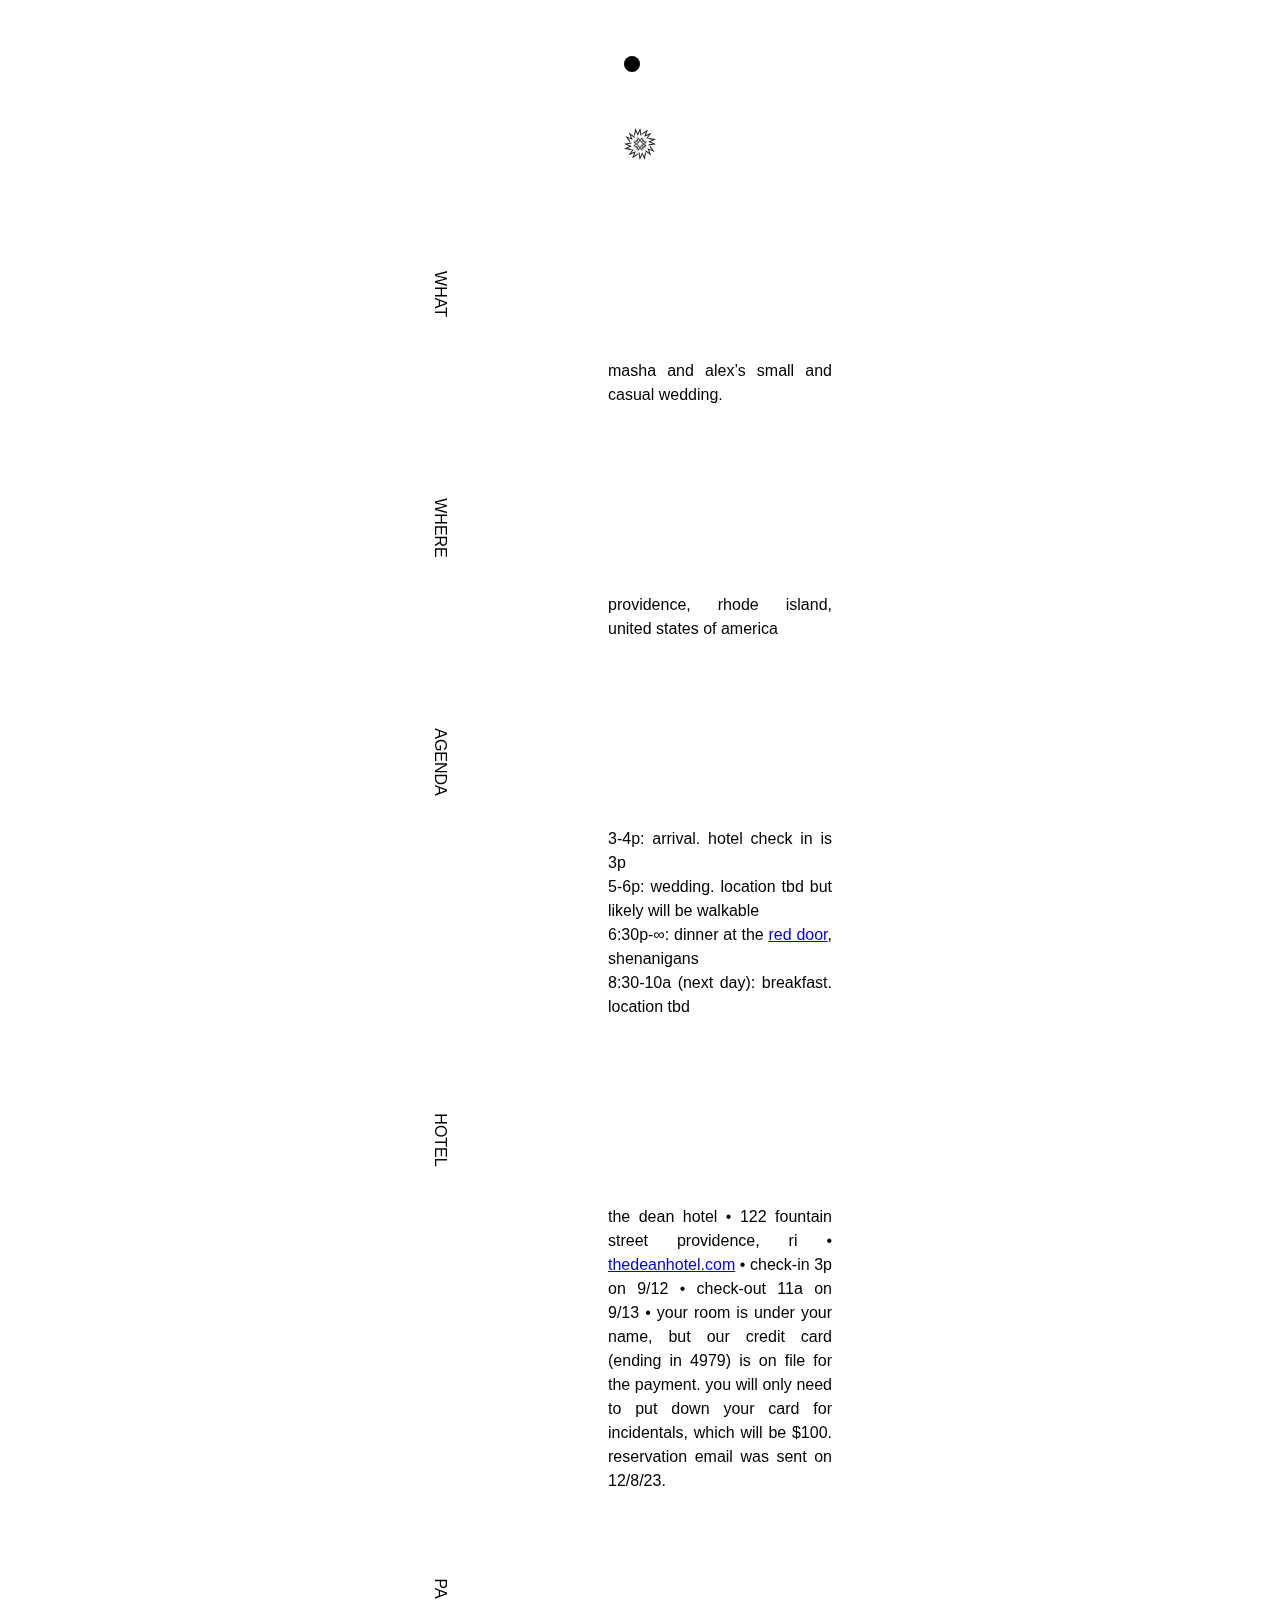
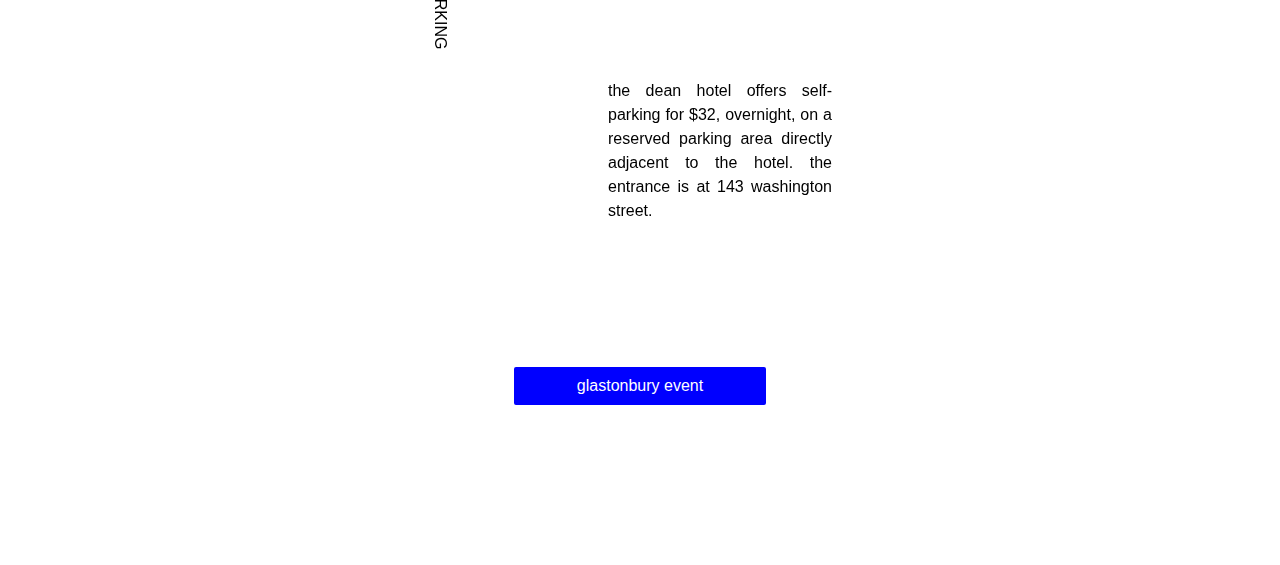
==== pvd.html @ e108c7b1 "Update pvd.html" ====
<html lang="en">
  <head>
    <title>PVD</title>
    <link rel="stylesheet" href="fonts/futura.css" />
    <link rel="stylesheet" href="styles.css" />
    <meta name="viewport" content="width=device-width,initial-scale=1" />
    <link rel="icon" type="image/x-icon" href="./favicon.svg" />
  </head>
  <body class="pvd">
    <div class="cursor"></div>
    <h1>Alex and Masha's wedding</h1>

    <main>
      <div
        class="amlogo"
        aria-label="alex and masha's flower-like wedding logo comprised of letters A and M"
      >
        <?xml version="1.0" encoding="UTF-8"?>
        <svg
          id="Layer_2"
          data-name="Layer 2"
          xmlns="http://www.w3.org/2000/svg"
          viewBox="0 0 268.66 268.66"
        >
          <defs>
            <style>
              .cls-1 {
                fill: #231f20;
                stroke-width: 0px;
              }
            </style>
          </defs>
          <g id="Layer_10" data-name="Layer 10">
            <g>
              <g class="a-group">
                <g
                  id="_Radial_Repeat_"
                  data-name="&amp;lt;Radial Repeat&amp;gt;"
                >
                  <path
                    class="cls-1"
                    d="m143.64,178.65h-17.56s-4.57,9.96-4.57,9.96h-6.67s20.3-43.6,20.3-43.6l19.58,43.6h-6.78s-4.3-9.96-4.3-9.96Zm-2.52-5.82l-6.08-13.95-6.38,13.95h12.46Z"
                  />
                </g>
                <g
                  id="_Radial_Repeat_-2"
                  data-name="&amp;lt;Radial Repeat&amp;gt;"
                >
                  <path
                    class="cls-1"
                    d="m109.55,171.87l-12.42-12.42-10.28,3.81-4.72-4.72,45.18-16.48-16.98,44.68-4.79-4.79,4-10.09Zm2.33-5.9l5.56-14.17-14.37,5.35,8.81,8.81Z"
                  />
                </g>
                <g
                  id="_Radial_Repeat_-3"
                  data-name="&amp;lt;Radial Repeat&amp;gt;"
                >
                  <path
                    class="cls-1"
                    d="m90.24,142.98v-17.56s-9.96-4.57-9.96-4.57v-6.67s43.6,20.3,43.6,20.3l-43.6,19.58v-6.78s9.96-4.3,9.96-4.3Zm5.82-2.52l13.95-6.08-13.95-6.38v12.46Z"
                  />
                </g>
                <g
                  id="_Radial_Repeat_-4"
                  data-name="&amp;lt;Radial Repeat&amp;gt;"
                >
                  <path
                    class="cls-1"
                    d="m97.02,108.89l12.42-12.42-3.81-10.28,4.72-4.72,16.48,45.18-44.68-16.98,4.79-4.79,10.09,4Zm5.9,2.33l14.17,5.56-5.35-14.37-8.81,8.81Z"
                  />
                </g>
                <g
                  id="_Radial_Repeat_-5"
                  data-name="&amp;lt;Radial Repeat&amp;gt;"
                >
                  <path
                    class="cls-1"
                    d="m125.92,89.58h17.56s4.57-9.96,4.57-9.96h6.67s-20.3,43.6-20.3,43.6l-19.58-43.6h6.78s4.3,9.96,4.3,9.96Zm2.52,5.82l6.08,13.95,6.38-13.95h-12.46Z"
                  />
                </g>
                <g
                  id="_Radial_Repeat_-6"
                  data-name="&amp;lt;Radial Repeat&amp;gt;"
                >
                  <path
                    class="cls-1"
                    d="m160,96.36l12.42,12.42,10.28-3.81,4.72,4.72-45.18,16.48,16.98-44.68,4.79,4.79-4,10.09Zm-2.33,5.9l-5.56,14.17,14.37-5.35-8.81-8.81Z"
                  />
                </g>
                <g
                  id="_Radial_Repeat_-7"
                  data-name="&amp;lt;Radial Repeat&amp;gt;"
                >
                  <path
                    class="cls-1"
                    d="m179.31,125.25v17.56s9.96,4.57,9.96,4.57v6.67s-43.6-20.3-43.6-20.3l43.6-19.58v6.78s-9.96,4.3-9.96,4.3Zm-5.82,2.52l-13.95,6.08,13.95,6.38v-12.46Z"
                  />
                </g>
                <g
                  id="_Radial_Repeat_-8"
                  data-name="&amp;lt;Radial Repeat&amp;gt;"
                >
                  <path
                    class="cls-1"
                    d="m172.54,159.34l-12.42,12.42,3.81,10.28-4.72,4.72-16.48-45.18,44.68,16.98-4.79,4.79-10.09-4Zm-5.9-2.33l-14.17-5.56,5.35,14.37,8.81-8.81Z"
                  />
                </g>
              </g>
              <g class="m-group">
                <g
                  id="_Radial_Repeat_-9"
                  data-name="&amp;lt;Radial Repeat&amp;gt;"
                >
                  <path
                    class="cls-1"
                    d="m185.84,205.43l-12.38,63.24-20.19-45.71-20.91,45.71-11.12-63.24h9.1s5.68,35.5,5.68,35.5l17.41-38.21,16.91,38.25,6.32-35.54h9.18Z"
                  />
                </g>
                <g
                  id="_Radial_Repeat_-10"
                  data-name="&amp;lt;Radial Repeat&amp;gt;"
                >
                  <path
                    class="cls-1"
                    d="m120.48,221.03l-53.47,35.96,18.05-46.6-47.11,17.54,36.85-52.58,6.44,6.44-21.09,29.12,39.33-14.71-15.08,39,29.6-20.66,6.49,6.49Z"
                  />
                </g>
                <g
                  id="_Radial_Repeat_-11"
                  data-name="&amp;lt;Radial Repeat&amp;gt;"
                >
                  <path
                    class="cls-1"
                    d="m63.24,185.84L0,173.46l45.71-20.19L0,132.36l63.24-11.12v9.1s-35.5,5.68-35.5,5.68l38.21,17.41-38.25,16.91,35.54,6.32v9.18Z"
                  />
                </g>
                <g
                  id="_Radial_Repeat_-12"
                  data-name="&amp;lt;Radial Repeat&amp;gt;"
                >
                  <path
                    class="cls-1"
                    d="m47.63,120.48L11.67,67.02l46.6,18.05-17.54-47.11,52.58,36.85-6.44,6.44-29.12-21.09,14.71,39.33-39-15.08,20.66,29.6-6.49,6.49Z"
                  />
                </g>
                <g
                  id="_Radial_Repeat_-13"
                  data-name="&amp;lt;Radial Repeat&amp;gt;"
                >
                  <path
                    class="cls-1"
                    d="m82.82,63.24L95.2,0l20.19,45.71L136.3,0l11.12,63.24h-9.1s-5.68-35.5-5.68-35.5l-17.41,38.21-16.91-38.25-6.32,35.54h-9.18Z"
                  />
                </g>
                <g
                  id="_Radial_Repeat_-14"
                  data-name="&amp;lt;Radial Repeat&amp;gt;"
                >
                  <path
                    class="cls-1"
                    d="m148.18,47.63l53.47-35.96-18.05,46.6,47.11-17.54-36.85,52.58-6.44-6.44,21.09-29.12-39.33,14.71,15.08-39-29.6,20.66-6.49-6.49Z"
                  />
                </g>
                <g
                  id="_Radial_Repeat_-15"
                  data-name="&amp;lt;Radial Repeat&amp;gt;"
                >
                  <path
                    class="cls-1"
                    d="m205.43,82.82l63.24,12.38-45.71,20.19,45.71,20.91-63.24,11.12v-9.1s35.5-5.68,35.5-5.68l-38.21-17.41,38.25-16.91-35.54-6.32v-9.18Z"
                  />
                </g>
                <g
                  id="_Radial_Repeat_-16"
                  data-name="&amp;lt;Radial Repeat&amp;gt;"
                >
                  <path
                    class="cls-1"
                    d="m221.03,148.18l35.96,53.47-46.6-18.05,17.54,47.11-52.58-36.85,6.44-6.44,29.12,21.09-14.71-39.33,39,15.08-20.66-29.6,6.49-6.49Z"
                  />
                </g>
              </g>
            </g>
          </g>
        </svg>
      </div>
      <h2>what</h2>
      <p>masha and alex’s small and casual wedding.</p>

      <h2>where</h2>
      <p>providence, rhode island, united states of america</p>

      <h2>agenda</h2>
      <ol>
        <li>3-4p: arrival. hotel check in is 3p</li>
        <li>5-6p: wedding. location tbd but likely will be walkable</li>
        <li>
          6:30p-∞: dinner at the
          <a href="https://www.reddoorpvd.com/" target="_blank">red door</a>,
          shenanigans
        </li>
        <li>8:30-10a (next day): breakfast. location tbd</li>
      </ol>

      <h2>hotel</h2>
      <p>
        the dean hotel • 122 fountain street providence, ri •
        <a target="_blank" href="thedeanhotel.com">thedeanhotel.com</a> •
        check-in 3p on 9/12 • check-out 11a on 9/13 • your room is under your
        name, but our credit card (ending in 4979) is on file for the payment.
        you will only need to put down your card for incidentals, which will be
        $100. reservation email was sent on 12/8/23.
      </p>

      <h2>parking</h2>
      <p>
        the dean hotel offers self-parking for $32, overnight, on a reserved
        parking area directly adjacent to the hotel. the entrance is at 143
        washington street.
      </p>
    </main>
    <a class="glastonbury-button" href="https://alexmasha.wedding"
      >glastonbury event</a
    >
  </body>
  <script src="cursor.js"></script>
</html>
---- fonts/futura.css ----
@font-face {
  font-family: "futuramedium";
  src: url("futura.eot");
  src: url("futura.eot?#iefix") format("embedded-opentype"),
    url("futura.woff2") format("woff2"), url("futura.woff") format("woff"),
    url("futura.ttf") format("truetype"),
    url("futura.svg#futuramedium") format("svg");
  font-weight: normal;
  font-style: normal;
}
---- styles.css ----
html {
  font-family: "Futura", sans-serif;
  cursor: none;
}

body {
  margin: 0;
}

main {
  text-align: center;
}

button {
  cursor: none;
}
a {
  cursor: none;
}
a:focus-visible {
  outline-offset: 4px;
  outline-color: black;
  outline-width: 4px;
  border-radius: 1px;
}

.main-photo {
  width: 100%;
  max-width: 24px;
  transition-duration: 0.3s;
  transition-timing-function: ease-in-out;
}

.main-photo:hover {
  transform: scale(5) rotate(360deg);
}

/* PVD */
.pvd {
  margin: 0 auto;
  align-items: center;
  max-width: 14rem;
  margin-bottom: 10rem;
  display: flex;
  flex-direction: column;
  margin-top: 4rem;
}

.pvd h1 {
  display: none;
}

.pvd h2 {
  font-weight: unset;
  font-size: 1rem;
  text-transform: uppercase;
  transform: rotate(90deg);
  margin-bottom: 56px;
  margin-left: -400px;
}

.pvd p,
.pvd ol {
  padding: 0;
  margin-bottom: 7rem;
  text-align: justify;
  transform: translateX(80px);
  line-height: 1.5;
}

.pvd ol {
  list-style: none;
}

.glastonbury-button {
  display: none;
  background: blue;
  color: white;
  padding: 8px 12px;
  border-radius: 2px;
  margin-top: 2rem;
  text-decoration: none;
  border: 2px solid blue;
  width: 100%;
  text-align: center;
}

@media (hover: hover) {
  .glastonbury-button {
    display: block;
  }
}

/* LOGO */
.amlogo svg {
  width: 2rem;
  margin-top: 4rem;
  margin-bottom: 7rem;
}

.amlogo:hover svg {
  animation: spin 1.4s;
}

.amlogo:hover svg .a-group path {
  fill: red;
}

.amlogo:hover svg .m-group path {
  fill: blue;
}

@keyframes spin {
  0% {
    transform: rotate(0deg);
  }
  100% {
    transform: rotate(360deg);
  }
}

@media (max-width: 600px) {
  .pvd h2 {
    margin-left: 0px;
    margin-bottom: 0px;
    transform: rotate(0deg);
    text-align: end;
  }

  .pvd p,
  .pvd ol {
    transform: unset;
  }
}

/* CURSOR */
.cursor {
  width: 16px;
  height: 16px;
  border-radius: 100%;
  background-color: black;
  position: fixed;
  transform: translate(-50%, -50%);
  pointer-events: none;
  transition: width 0.3s, height 0.3s, opacity 0.3s;
  z-index: 100;
  mix-blend-mode: exclusion;
}

.hover {
  background-color: red;
  outline-offset: 4px;
  width: 16px;
  height: 16px;
  outline: 2px solid red;
  transition-duration: 0.2s;
}

/* GLASTONBURY */
.glastonbury {
  margin: 1rem 0;
}

html {
  --font-size: clamp(4rem, 4vw, 12rem);
}

.glastonbury h1 {
  margin: 0;
  margin-right: 1.5rem;
  font-size: var(--font-size);
  font-weight: 400;
  line-height: 100%;
  display: inline-block;
}

.glastonbury button {
  font-size: var(--font-size);
  background: none;
  border: none;
  margin: 0 0.24rem;
  color: blue;
  text-decoration: underline;
  font-family: Futura, sans-serif;
  line-height: 100%;
  text-align: start;
  padding: 0;
}

.glastonbury button:last-of-type {
  margin-right: 1.5rem;
}

.glastonbury a {
  font-size: var(--font-size);
  line-height: 100%;
  color: red;
  margin: 0 0.24rem;
}

.glastonbury p {
  font-size: var(--font-size);
  margin: 0;
  display: inline;
  line-height: 100%;
}

.glastonbury .countdown {
  padding: 0 0.4rem;
}

.tabcontent {
  display: none;
  margin-top: 4rem;
}

.glastonbury a:focus-visible,
.glastonbury button:focus-visible {
  outline: unset;
  box-shadow: inset 0px 0px 0 4px green;
}
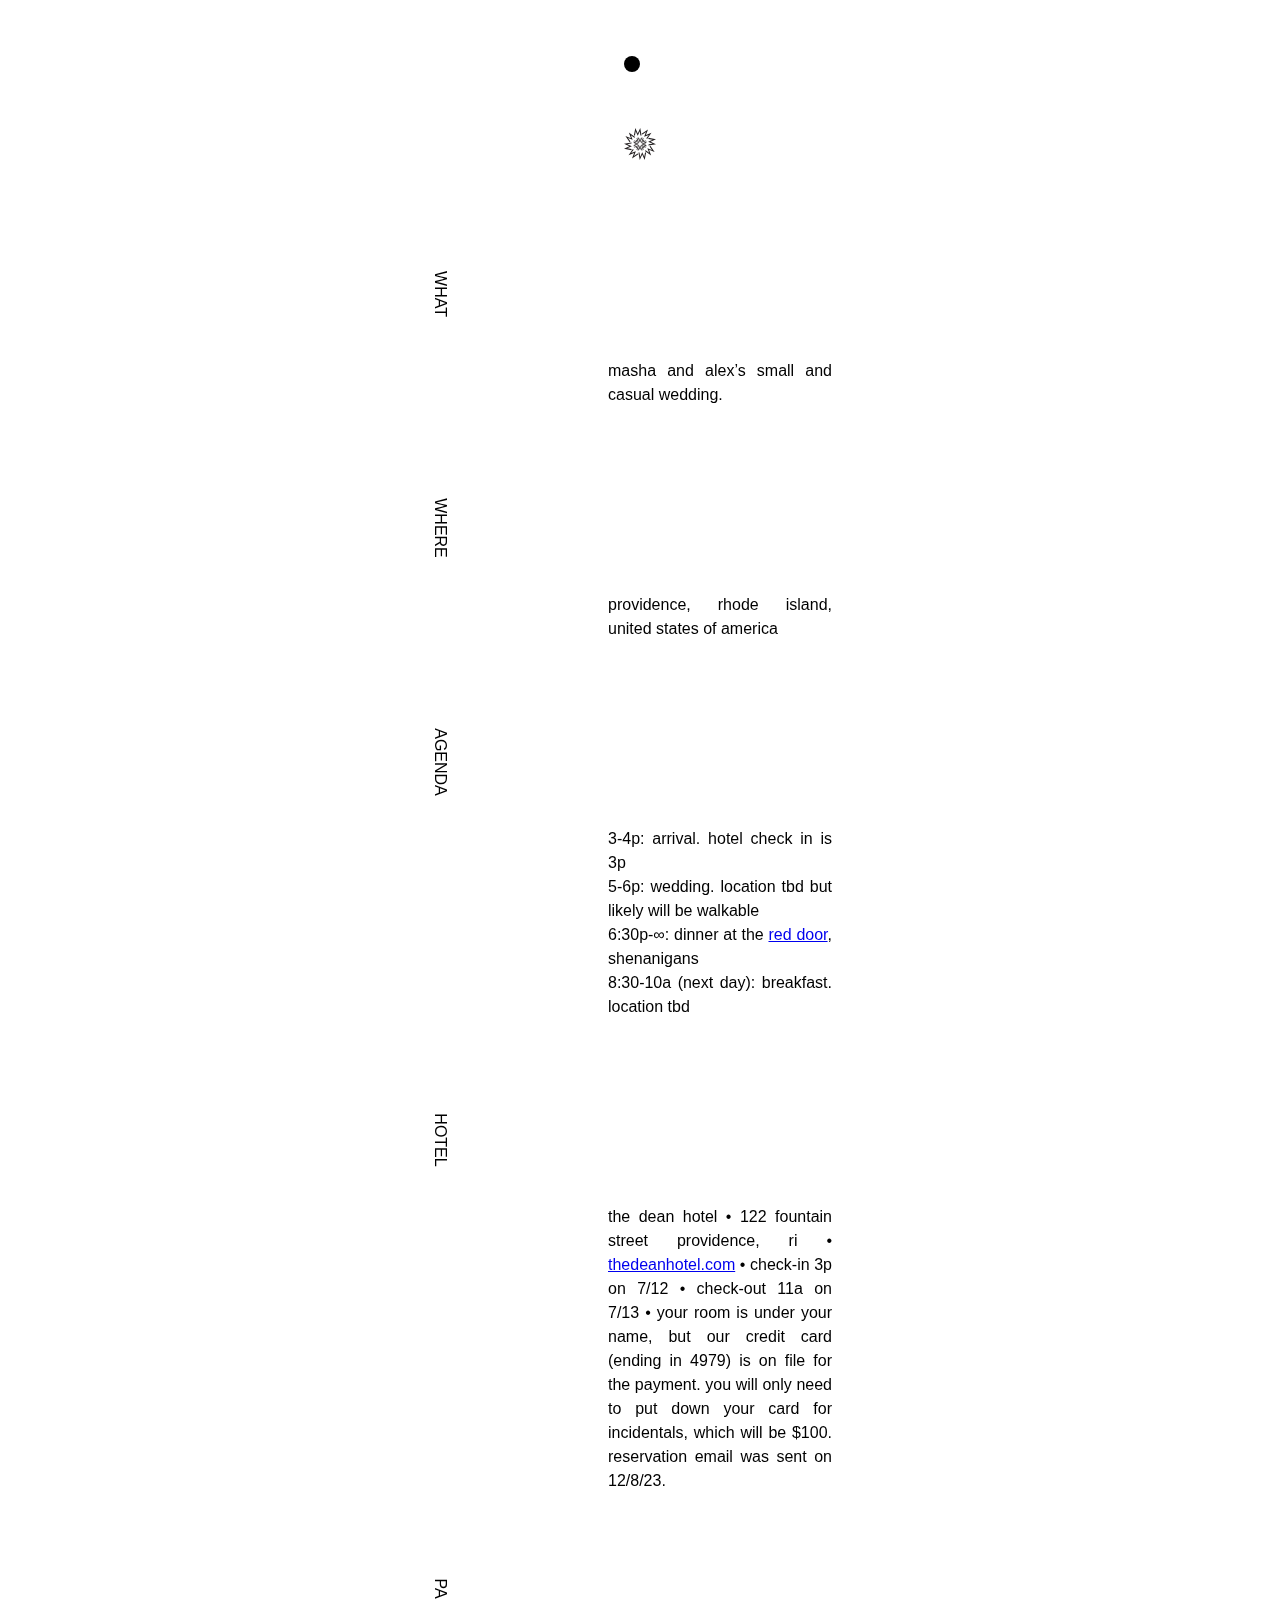
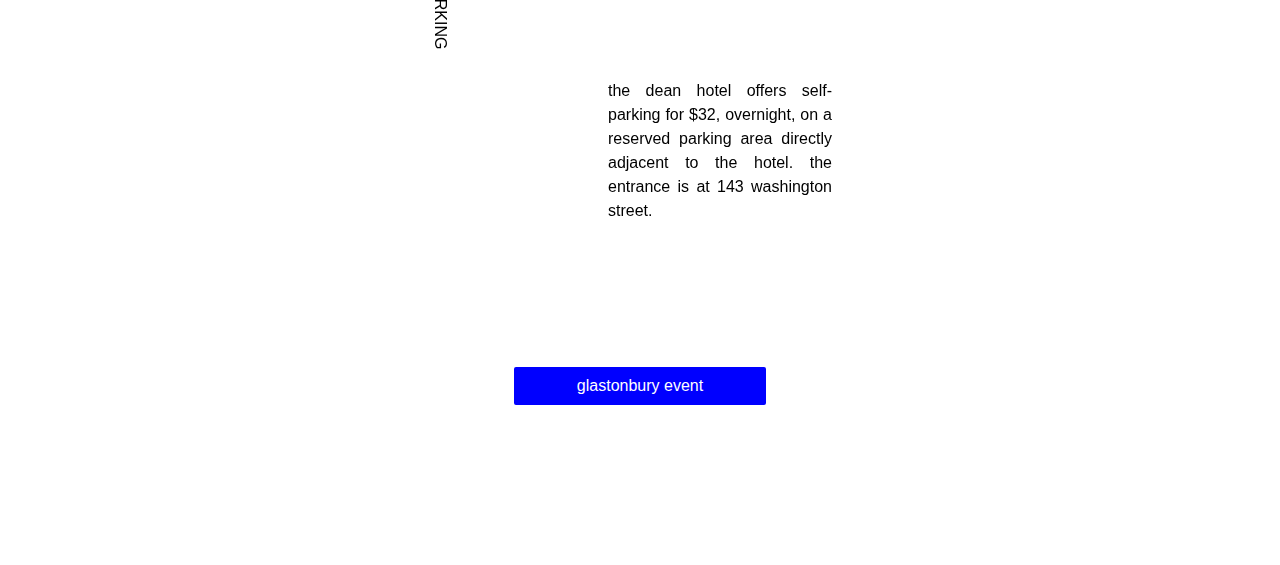
==== commit 0d905084: "dates" ====
--- a/pvd.html
+++ b/pvd.html
@@ -206,7 +206,7 @@
       <p>
         the dean hotel • 122 fountain street providence, ri •
         <a target="_blank" href="thedeanhotel.com">thedeanhotel.com</a> •
-        check-in 3p on 9/12 • check-out 11a on 9/13 • your room is under your
+        check-in 3p on 7/12 • check-out 11a on 7/13 • your room is under your
         name, but our credit card (ending in 4979) is on file for the payment.
         you will only need to put down your card for incidentals, which will be
         $100. reservation email was sent on 12/8/23.
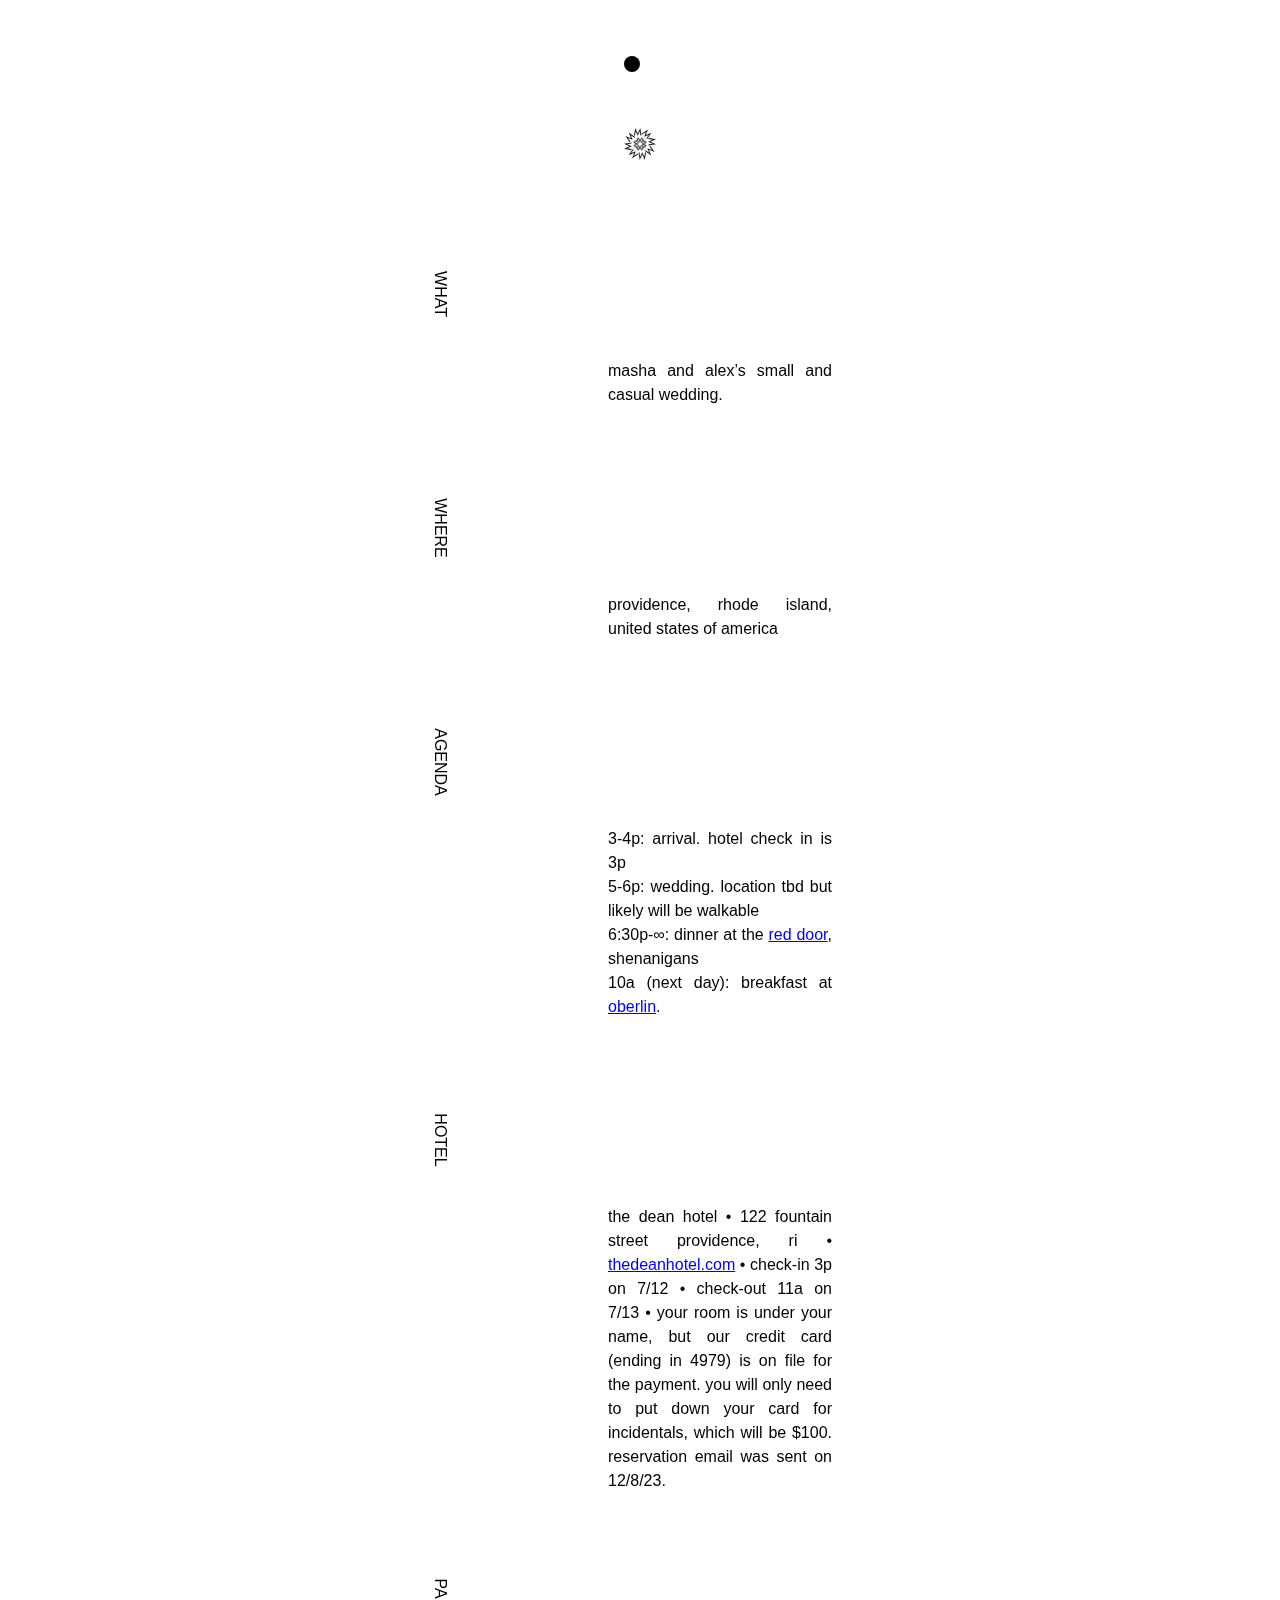
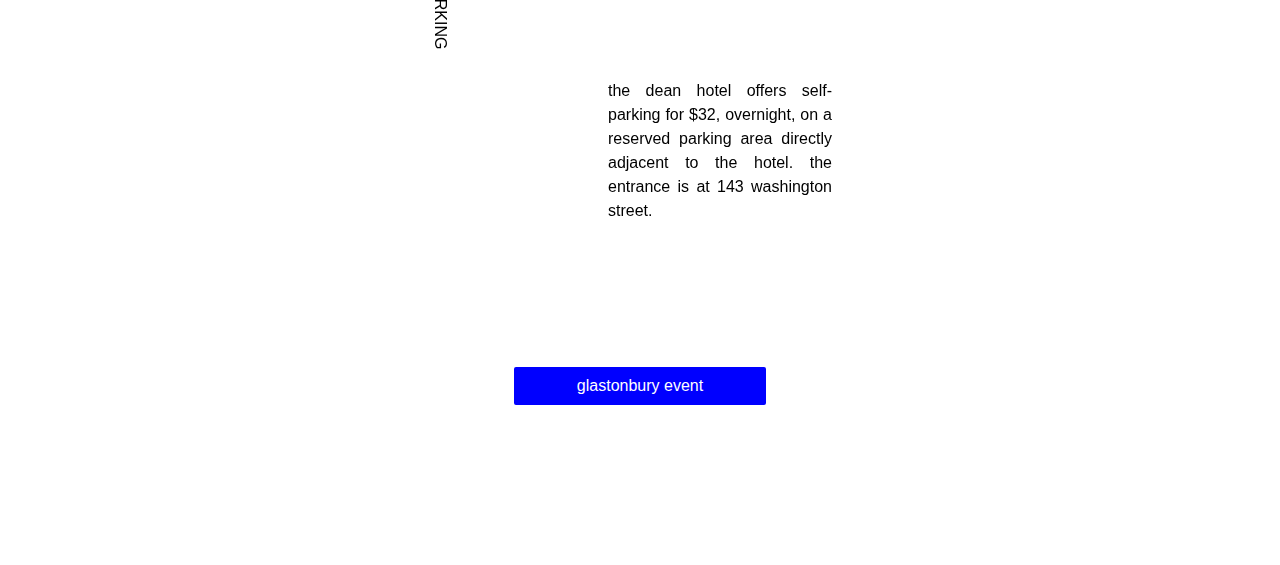
==== commit 7364577e: "tiny" ====
--- a/pvd.html
+++ b/pvd.html
@@ -199,7 +199,10 @@
           <a href="https://www.reddoorpvd.com/" target="_blank">red door</a>,
           shenanigans
         </li>
-        <li>8:30-10a (next day): breakfast. location tbd</li>
+        <li>
+          10a (next day): breakfast at
+          <a target="_blank" href="https://oberlin.com">oberlin</a>.
+        </li>
       </ol>
 
       <h2>hotel</h2>
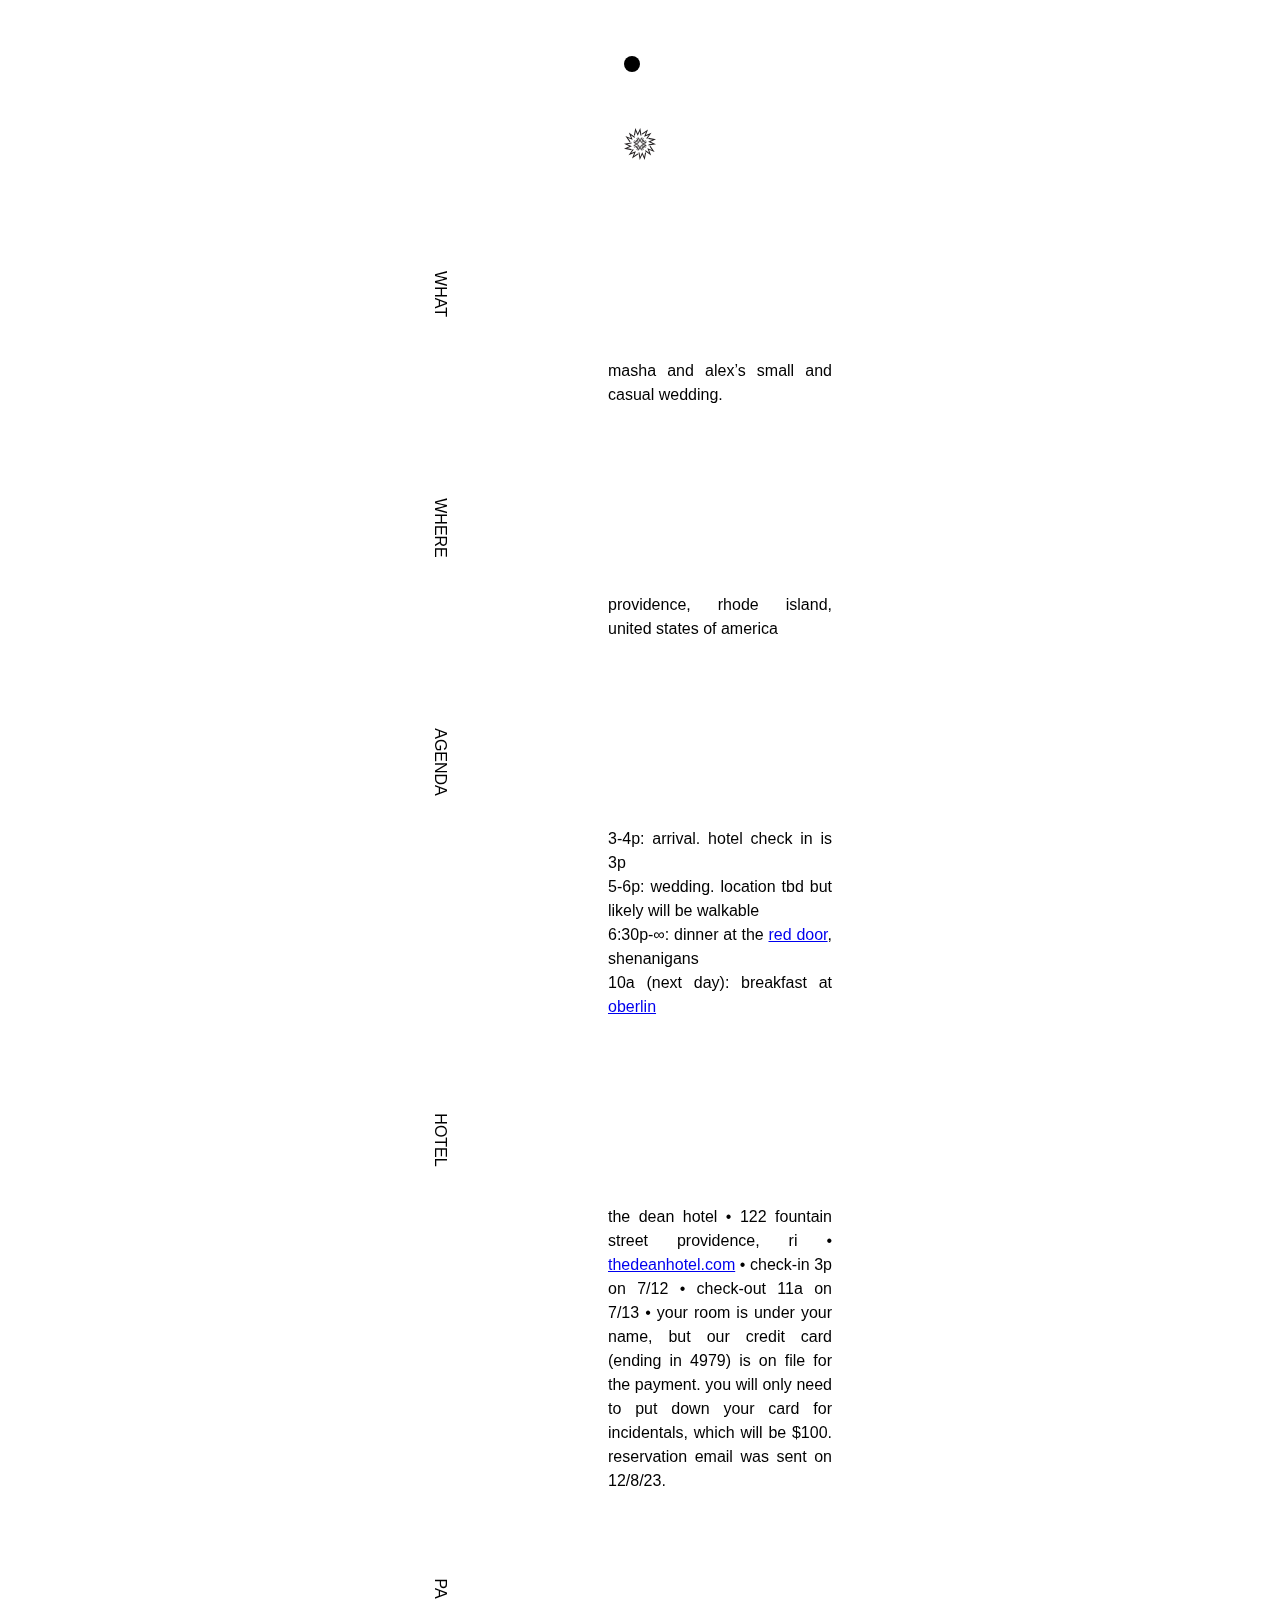
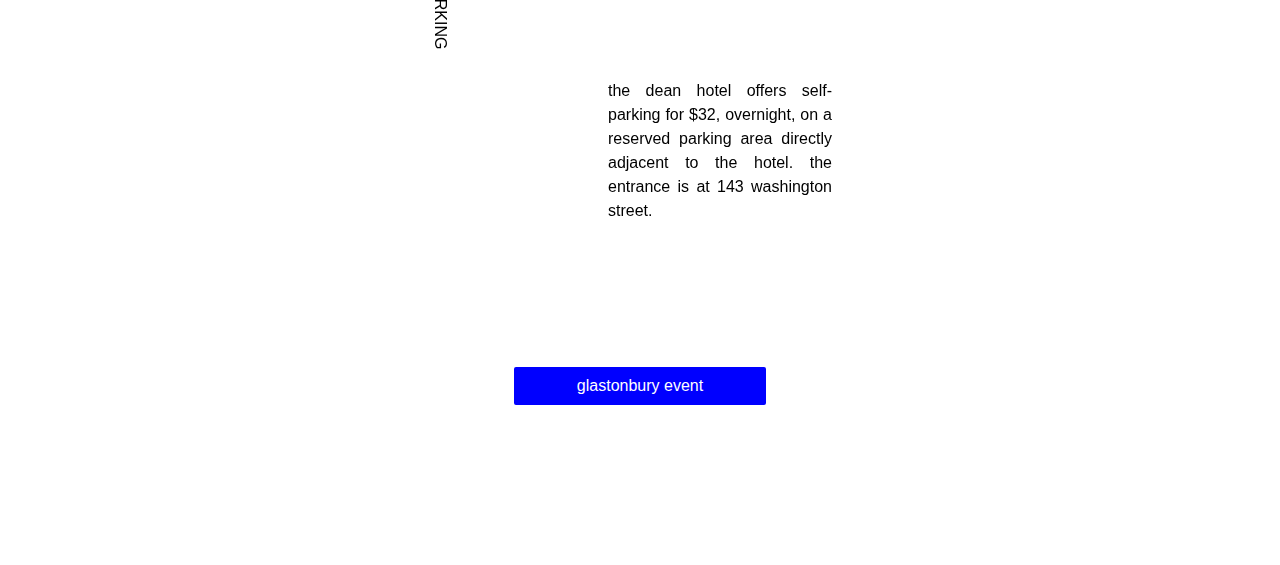
==== commit ce500d74: "period" ====
--- a/pvd.html
+++ b/pvd.html
@@ -201,7 +201,7 @@
         </li>
         <li>
           10a (next day): breakfast at
-          <a target="_blank" href="https://oberlin.com">oberlin</a>.
+          <a target="_blank" href="https://oberlinrestaurant.com/">oberlin</a>
         </li>
       </ol>
 
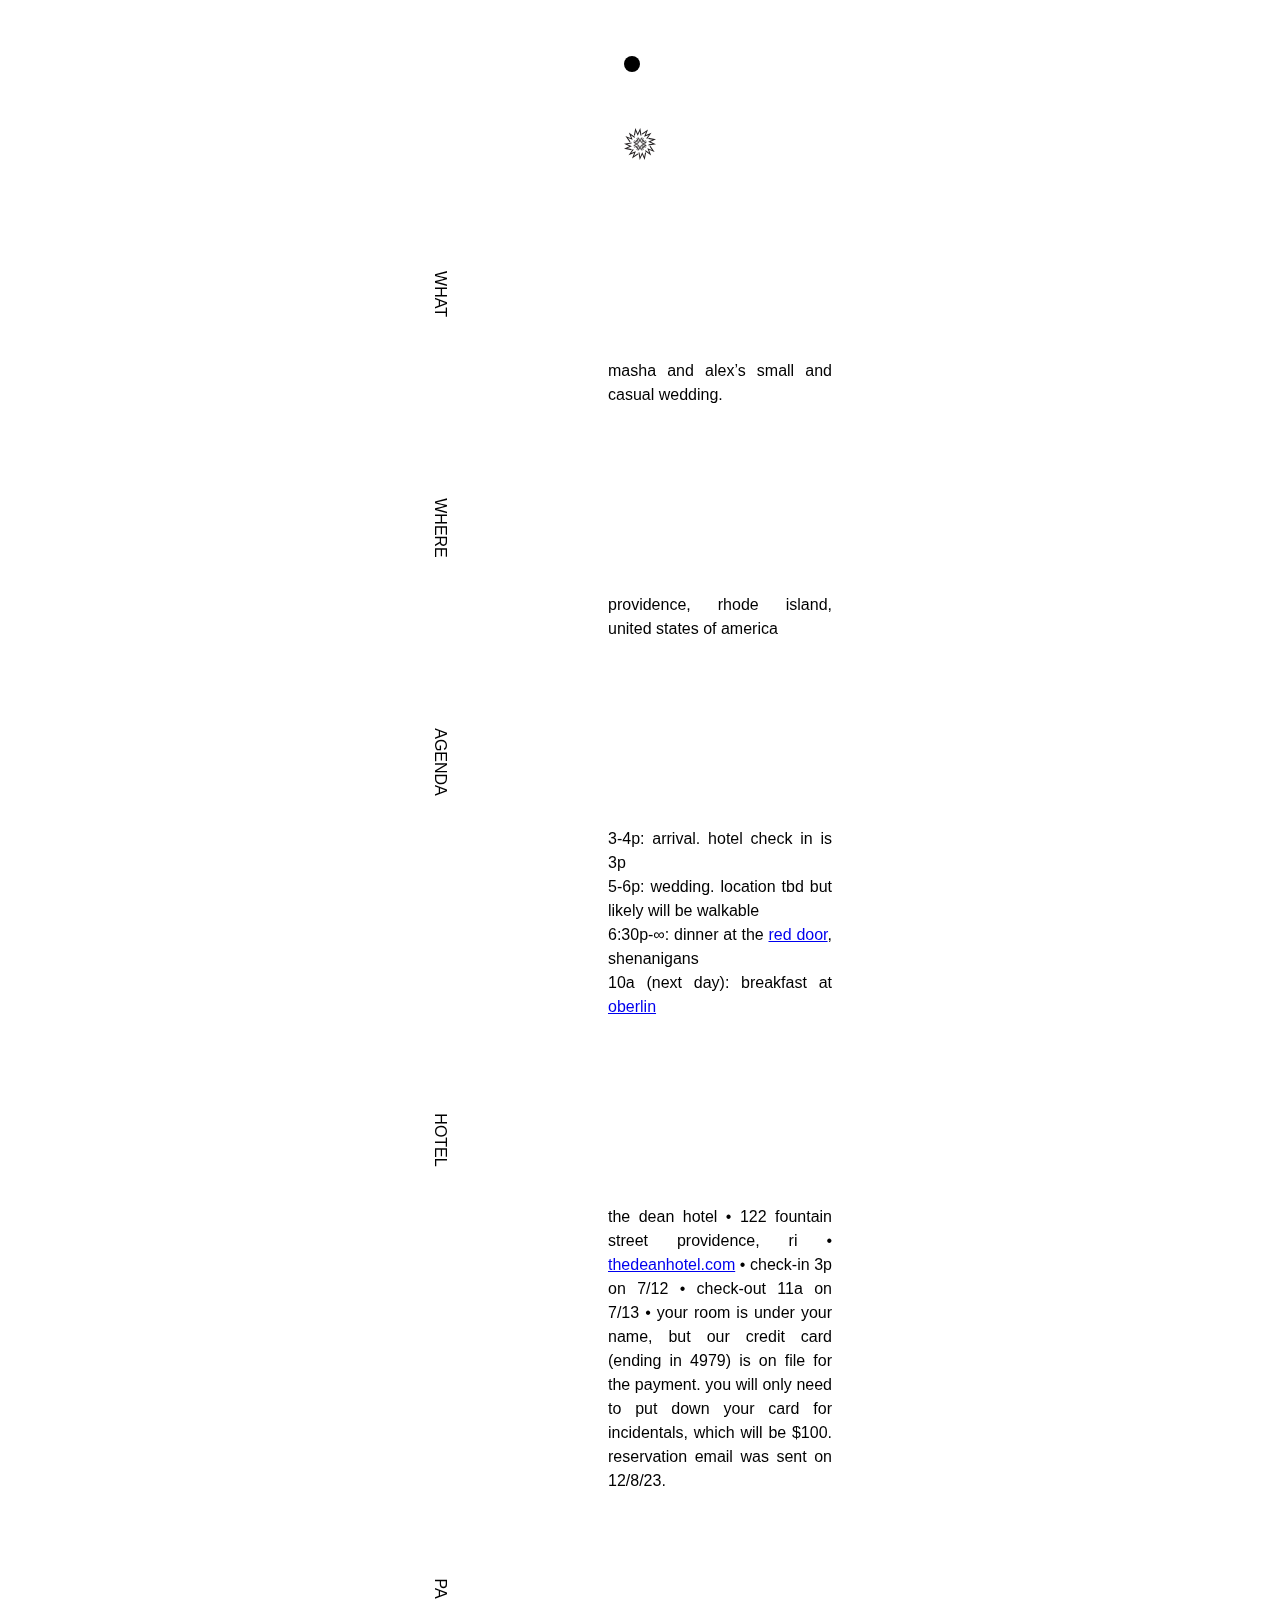
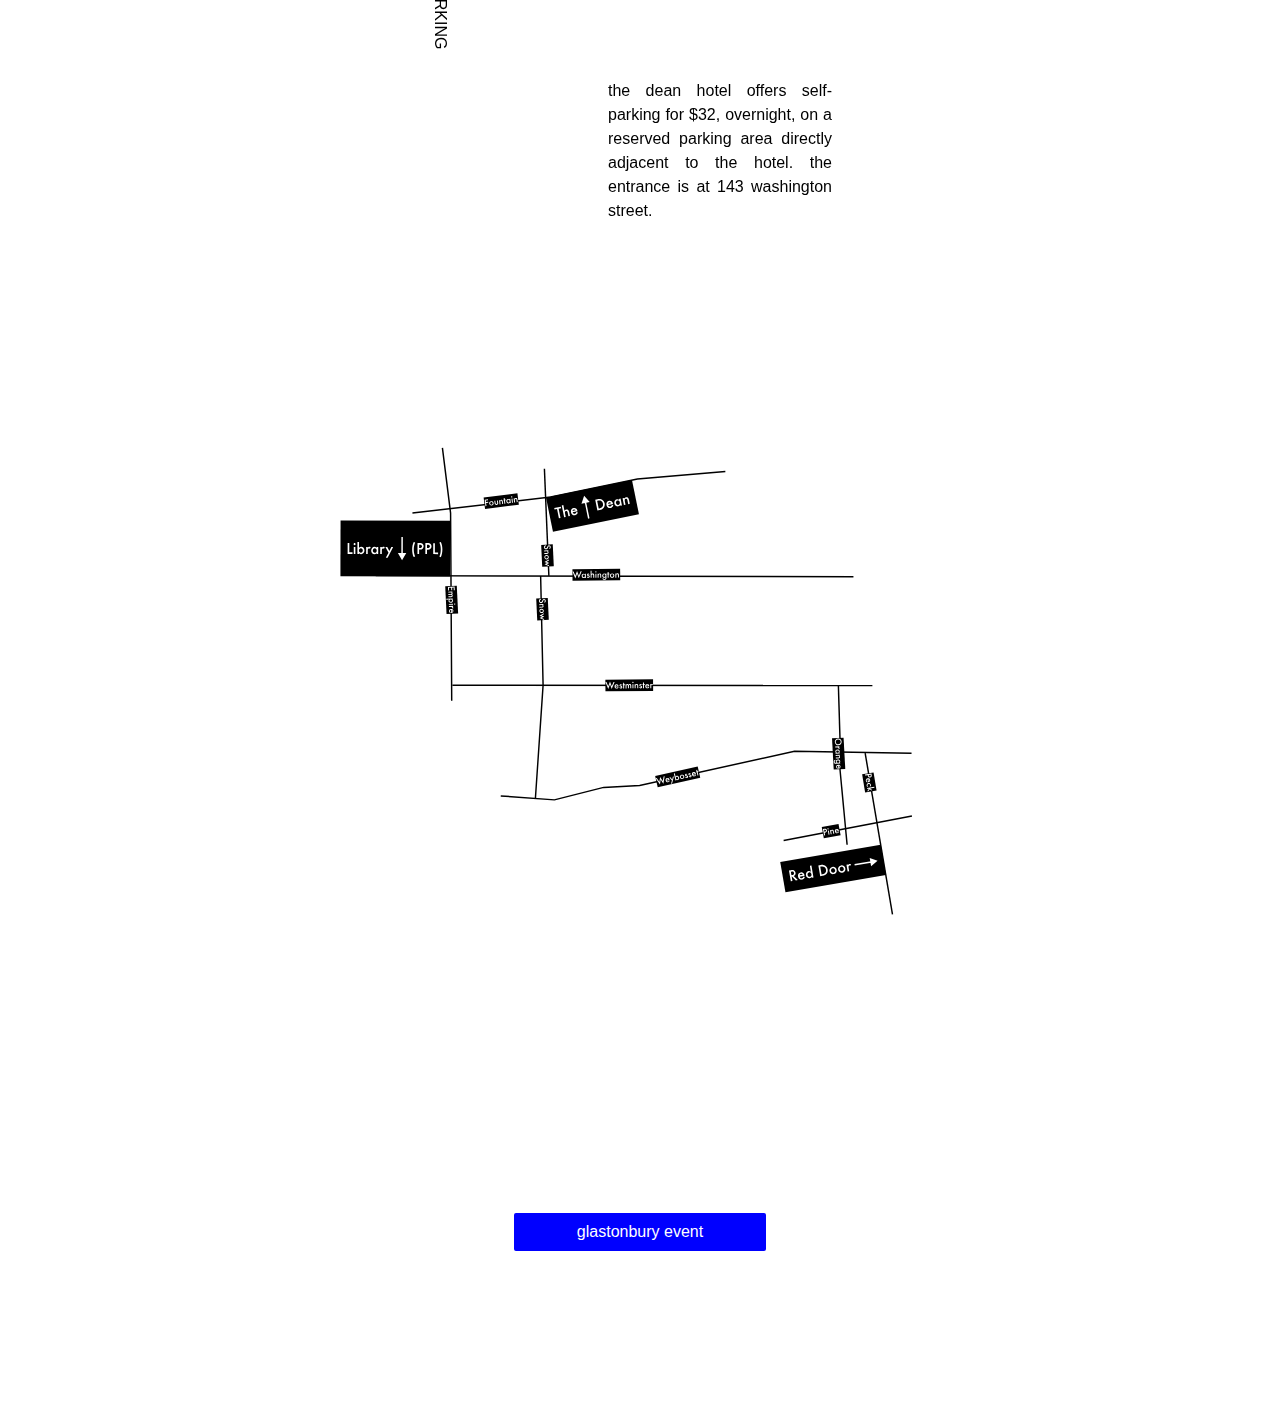
==== commit de42a4ca: "map" ====
--- a/pvd.html
+++ b/pvd.html
@@ -222,6 +222,7 @@
         washington street.
       </p>
     </main>
+    <img class="pvd-map" src="map.svg" alt="map" />
     <a class="glastonbury-button" href="https://alexmasha.wedding"
       >glastonbury event</a
     >
--- a/styles.css
+++ b/styles.css
@@ -72,6 +72,16 @@
   list-style: none;
 }
 
+.pvd-map {
+  width: 640px;
+  margin-bottom: 200px;
+}
+
+@media (max-width: 560px) {
+  .pvd-map {
+    width: 360px;
+  }
+}
 .glastonbury-button {
   display: none;
   background: blue;
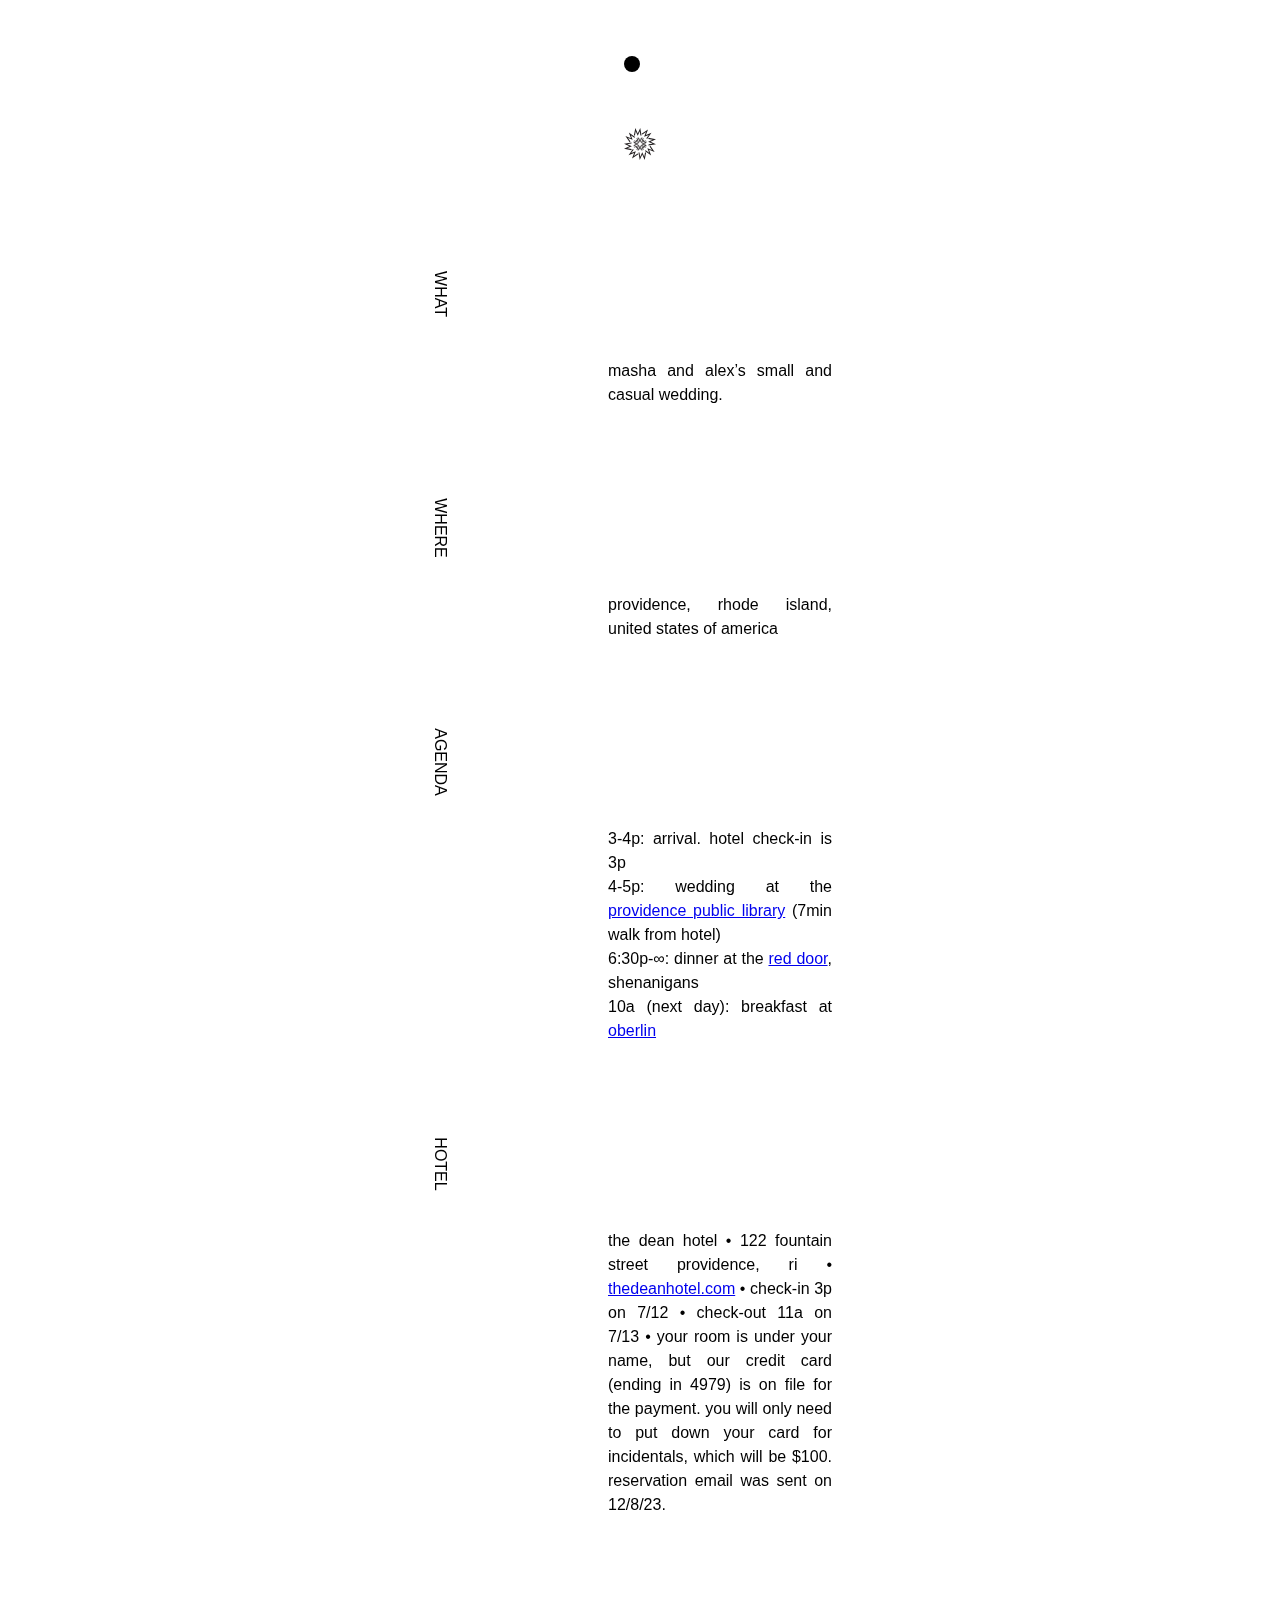
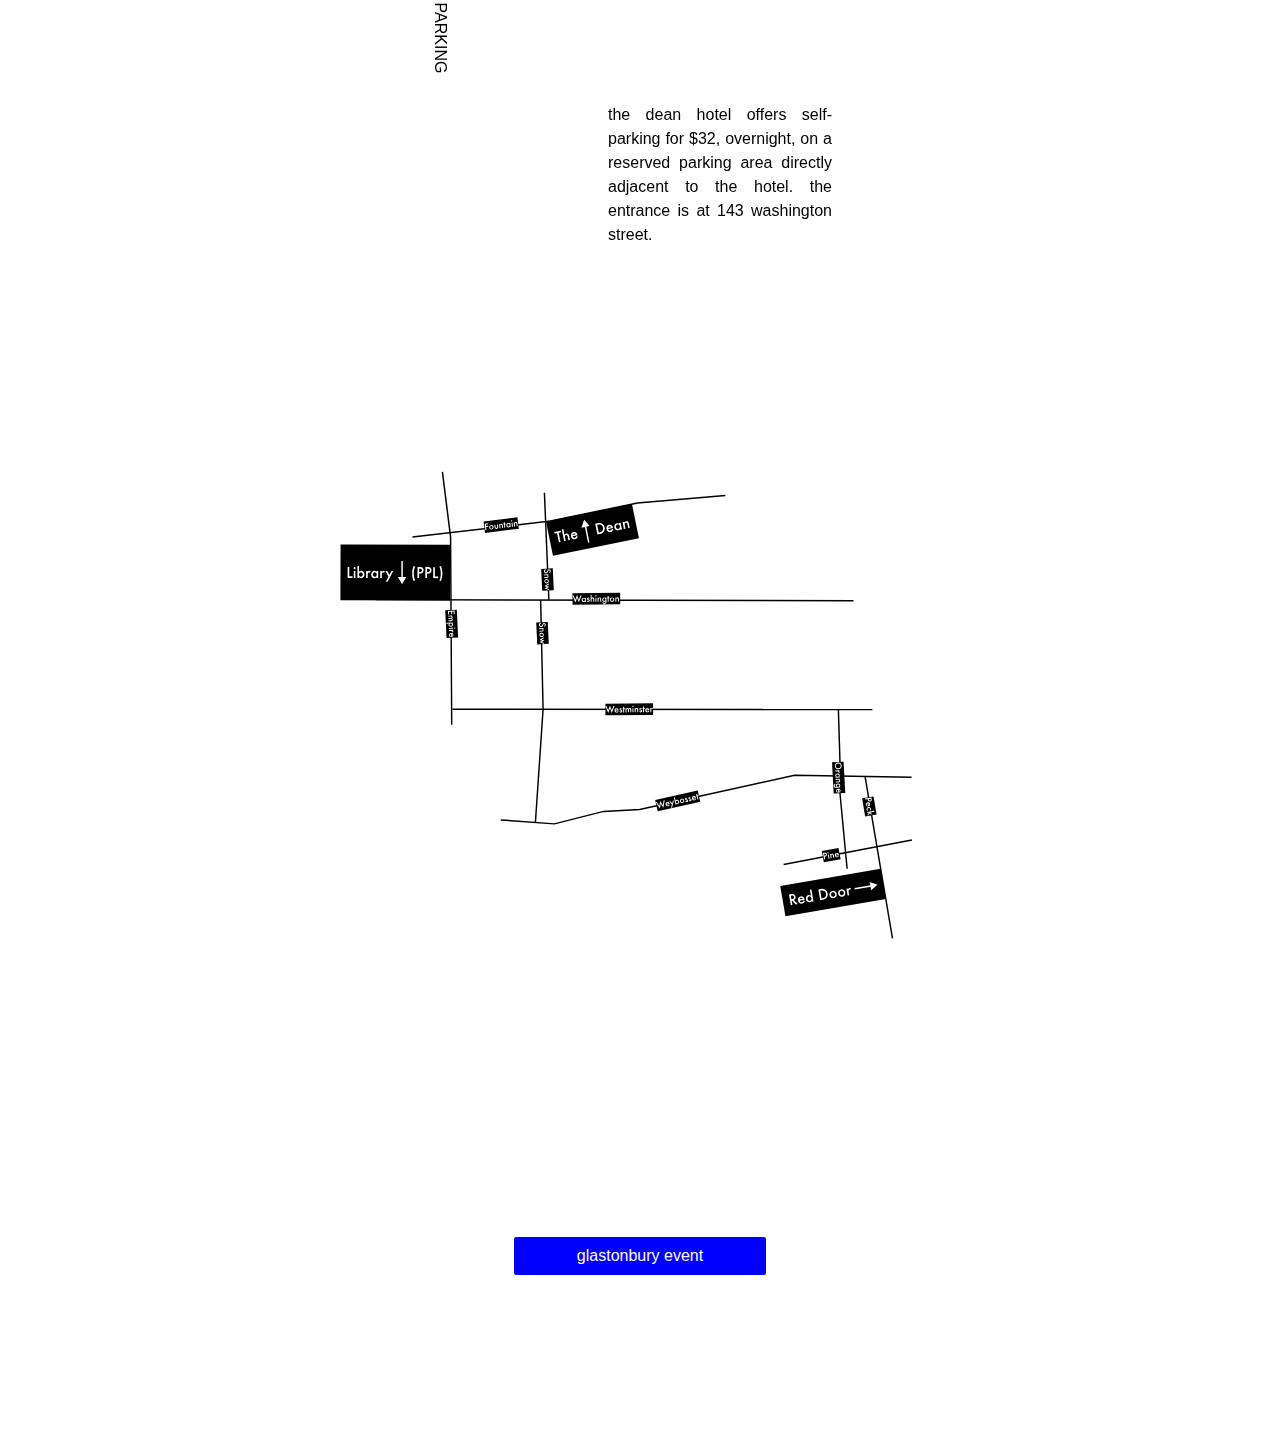
==== commit 2de4f9e0: "venue" ====
--- a/pvd.html
+++ b/pvd.html
@@ -192,8 +192,16 @@
 
       <h2>agenda</h2>
       <ol>
-        <li>3-4p: arrival. hotel check in is 3p</li>
-        <li>5-6p: wedding. location tbd but likely will be walkable</li>
+        <li>3-4p: arrival. hotel check-in is 3p</li>
+        <li>
+          4-5p: wedding at the
+          <a
+            href="https://www.google.com/maps/place/Providence+Public+Library/@41.8218603,-71.4196947,17z/data=!3m1!4b1!4m6!3m5!1s0x89e4451293cbe54d:0x105518a3f94ffff7!8m2!3d41.8218603!4d-71.4171144!16s%2Fm%2F01318j5f?entry=ttu"
+            target="_blank"
+            >providence public library</a
+          >
+          (7min walk from hotel)
+        </li>
         <li>
           6:30p-∞: dinner at the
           <a href="https://www.reddoorpvd.com/" target="_blank">red door</a>,
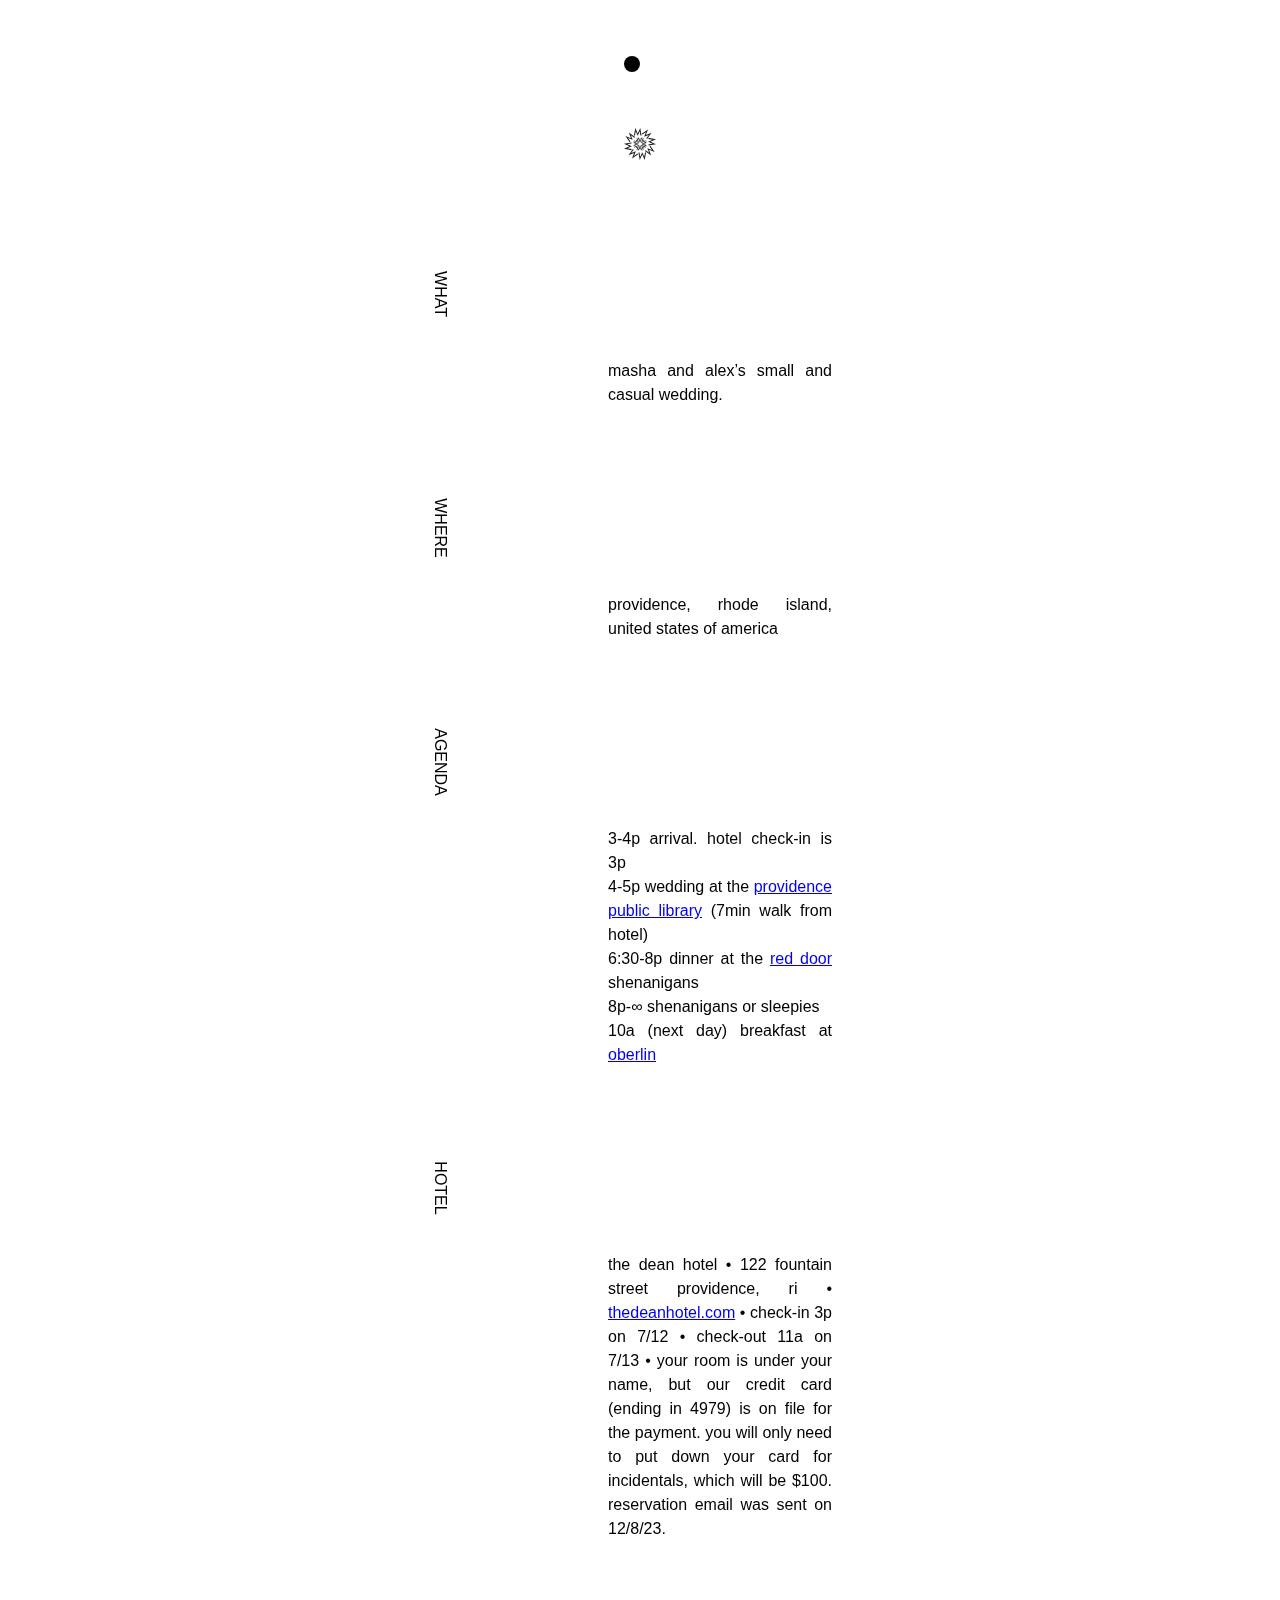
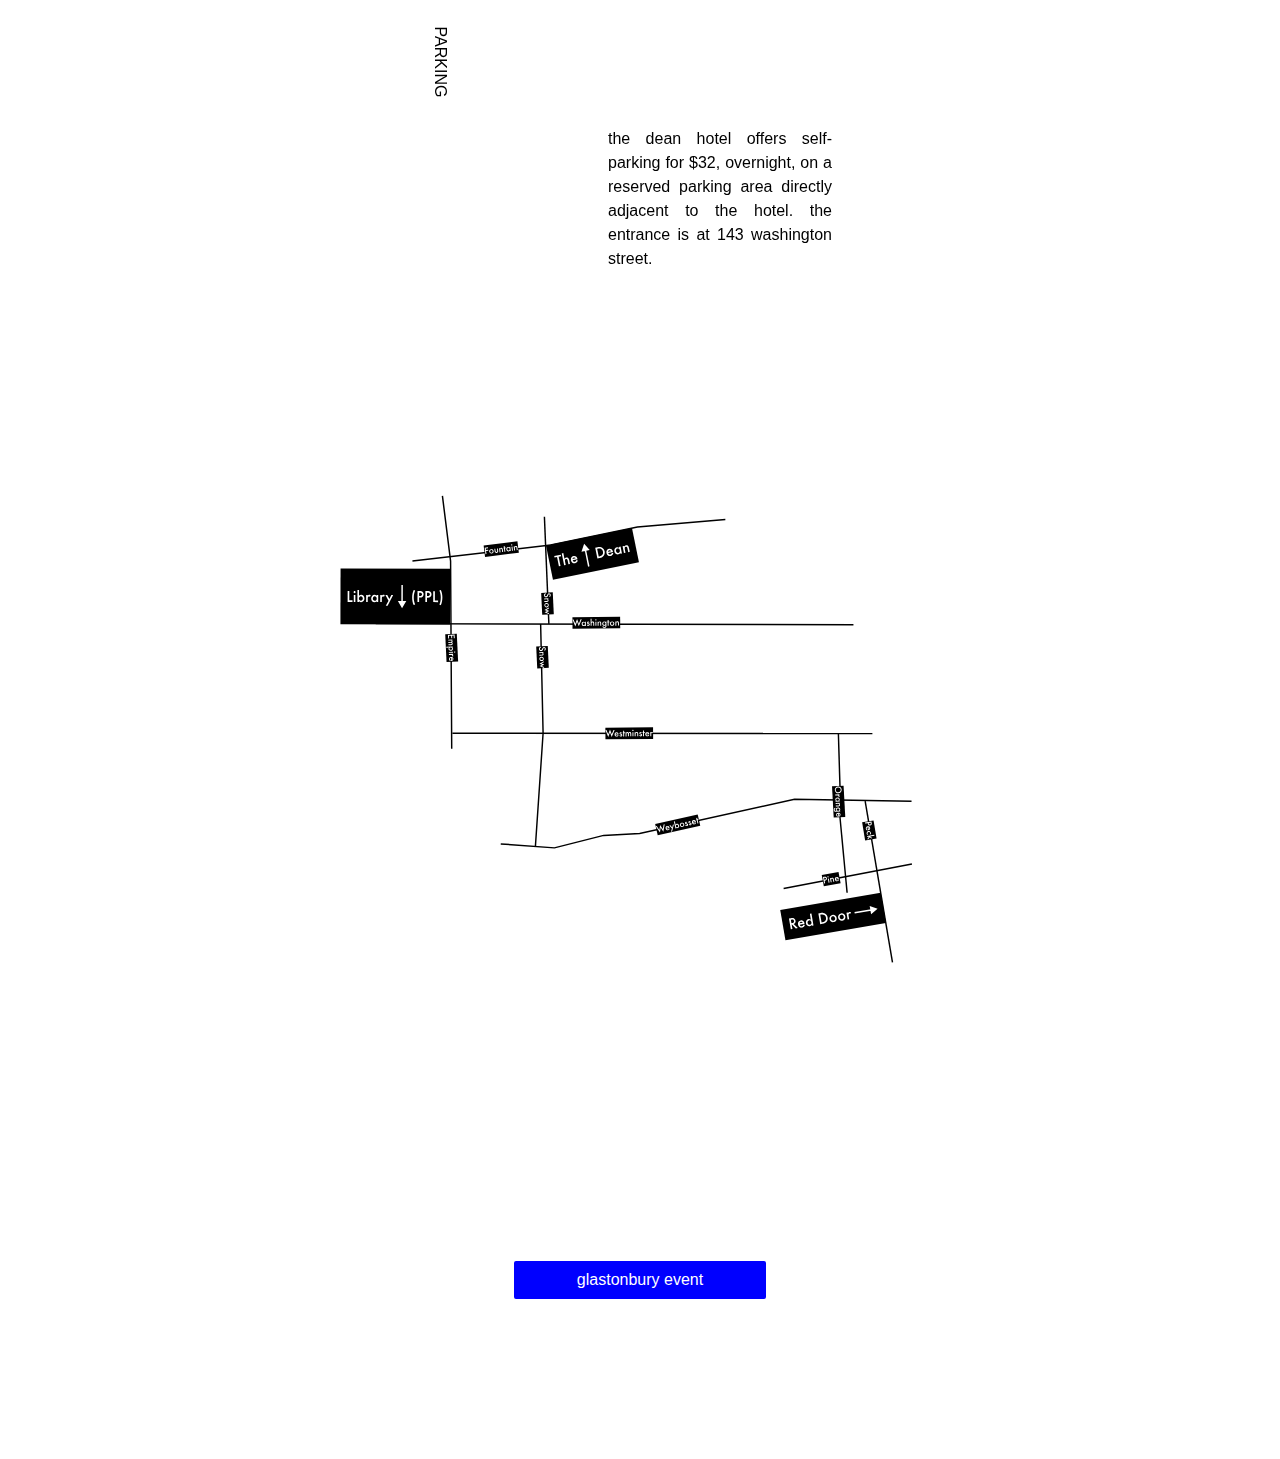
==== commit c33221a9: "sleepies" ====
--- a/pvd.html
+++ b/pvd.html
@@ -192,9 +192,9 @@
 
       <h2>agenda</h2>
       <ol>
-        <li>3-4p: arrival. hotel check-in is 3p</li>
+        <li>3-4p arrival. hotel check-in is 3p</li>
         <li>
-          4-5p: wedding at the
+          4-5p wedding at the
           <a
             href="https://www.google.com/maps/place/Providence+Public+Library/@41.8218603,-71.4196947,17z/data=!3m1!4b1!4m6!3m5!1s0x89e4451293cbe54d:0x105518a3f94ffff7!8m2!3d41.8218603!4d-71.4171144!16s%2Fm%2F01318j5f?entry=ttu"
             target="_blank"
@@ -203,12 +203,13 @@
           (7min walk from hotel)
         </li>
         <li>
-          6:30p-∞: dinner at the
-          <a href="https://www.reddoorpvd.com/" target="_blank">red door</a>,
+          6:30-8p dinner at the
+          <a href="https://www.reddoorpvd.com/" target="_blank">red door</a>
           shenanigans
         </li>
+        <li>8p-∞ shenanigans or sleepies</li>
         <li>
-          10a (next day): breakfast at
+          10a (next day) breakfast at
           <a target="_blank" href="https://oberlinrestaurant.com/">oberlin</a>
         </li>
       </ol>
